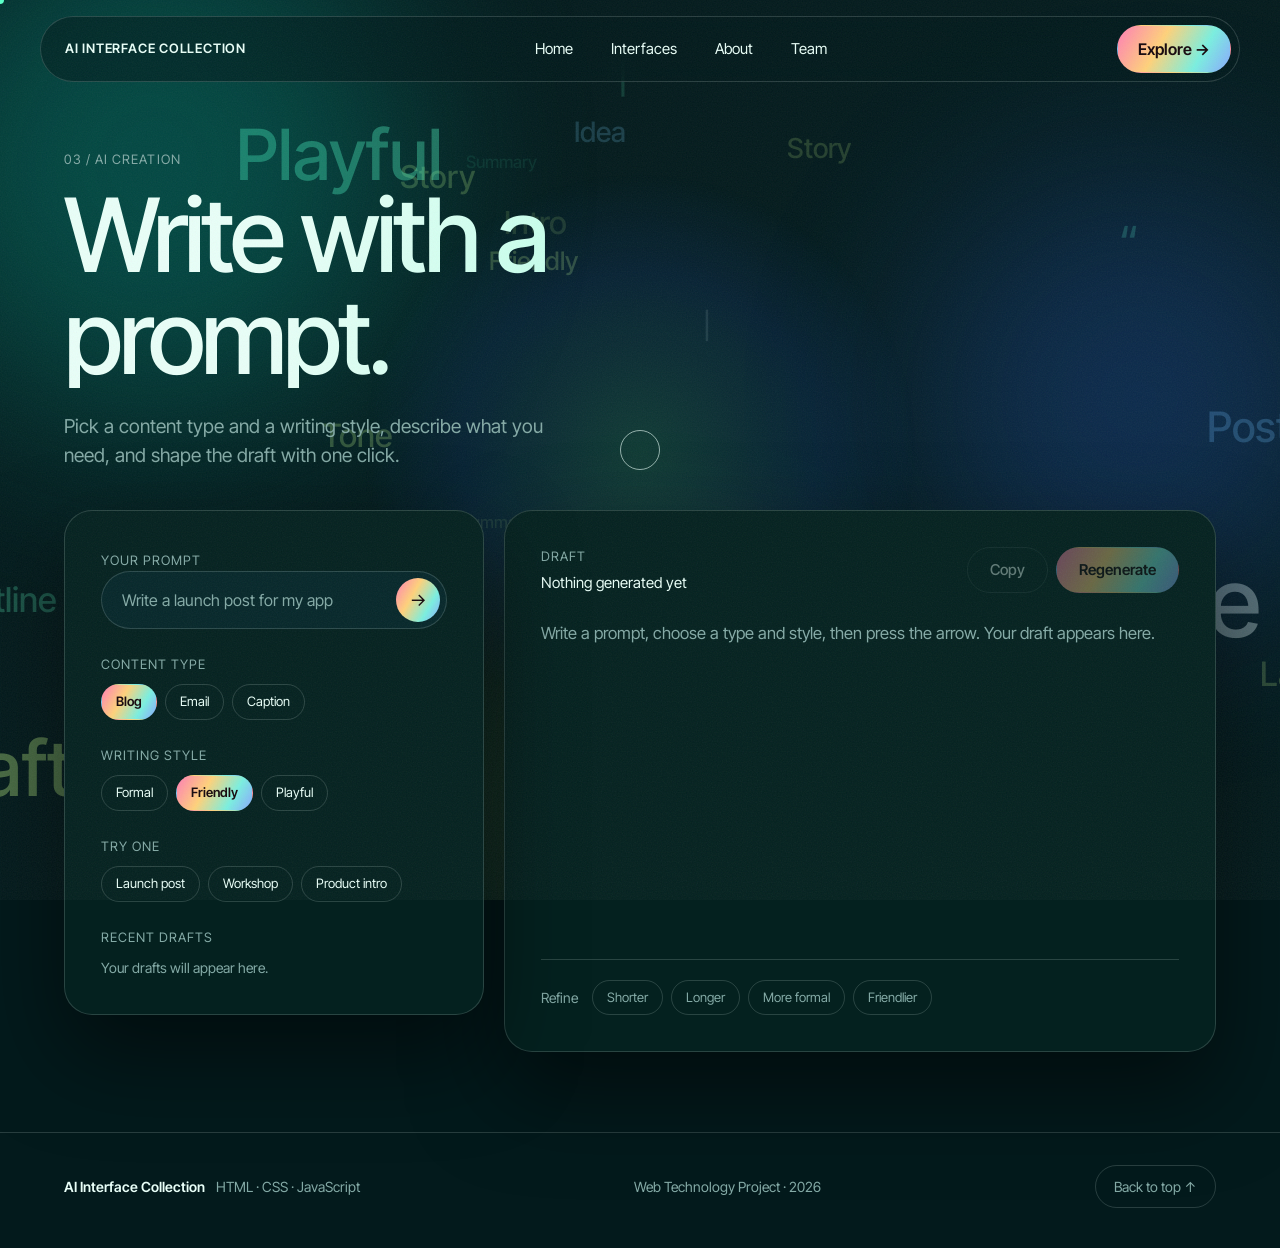
==== ai-content-generator/index.html @ 1f18f216 "Add files via upload" ====
<!DOCTYPE html>
<html lang="en">
<head>
  <meta charset="UTF-8">
  <meta name="viewport" content="width=device-width, initial-scale=1">
  <title>AI Content Generator | AI Interface Collection</title>
  <link rel="preconnect" href="https://fonts.googleapis.com">
  <link rel="preconnect" href="https://fonts.gstatic.com" crossorigin>
  <link href="https://fonts.googleapis.com/css2?family=Inter+Tight:wght@400;500;600&display=swap" rel="stylesheet">
  <link rel="stylesheet" href="style.css">
</head>
<body>
  <header class="nav" id="nav">
    <a class="logo" href="../#home">AI INTERFACE COLLECTION</a>
    <nav class="links" id="links" aria-label="Main">
      <a href="../#home">Home</a>
      <a href="../#interfaces">Interfaces</a>
      <a href="../#about">About</a>
      <a href="../#team">Team</a>
    </nav>
    <a class="pill" href="../#interfaces">Explore →</a>
    <button class="burger" id="burger" aria-label="Menu"><span></span><span></span></button>
  </header>

  <canvas id="bg3d" aria-hidden="true"></canvas>
  <div class="aurora" aria-hidden="true"><i></i><i></i><i></i></div>

  <main>
    <section class="head">
      <p class="label">03 / AI CREATION</p>
      <h1>Write with a prompt.</h1>
      <p class="lead">Pick a content type and a writing style, describe what you need, and shape the draft with one click.</p>
    </section>

    <section class="studio">
      <!-- Controls -->
      <form id="gen-form" class="card controls" autocomplete="off">
        <label for="prompt" class="label">YOUR PROMPT</label>
        <div class="prompt-bar">
          <input id="prompt" type="text" placeholder="Write a launch post for my app" required>
          <button type="submit" id="generate-btn" aria-label="Generate">→</button>
        </div>

        <p class="label sub">CONTENT TYPE</p>
        <div class="tags" role="radiogroup" aria-label="Content type">
          <label><input type="radio" name="type" value="blog" checked><span>Blog</span></label>
          <label><input type="radio" name="type" value="email"><span>Email</span></label>
          <label><input type="radio" name="type" value="caption"><span>Caption</span></label>
        </div>

        <p class="label sub">WRITING STYLE</p>
        <div class="tags" role="radiogroup" aria-label="Writing style">
          <label><input type="radio" name="tone" value="formal"><span>Formal</span></label>
          <label><input type="radio" name="tone" value="friendly" checked><span>Friendly</span></label>
          <label><input type="radio" name="tone" value="playful"><span>Playful</span></label>
        </div>

        <p class="label sub">TRY ONE</p>
        <div class="tags">
          <button type="button" class="tag" data-prompt="Write a launch post for my app">Launch post</button>
          <button type="button" class="tag" data-prompt="Announce our free study workshop series">Workshop</button>
          <button type="button" class="tag" data-prompt="Introduce a reusable water bottle that keeps drinks cold">Product intro</button>
        </div>

        <div class="history">
          <p class="label sub">RECENT DRAFTS</p>
          <ul id="history-list"><li class="empty">Your drafts will appear here.</li></ul>
        </div>
      </form>

      <!-- Output -->
      <section class="card output" aria-live="polite" aria-label="Generated content">
        <div class="out-head">
          <div>
            <p class="label">DRAFT</p>
            <p id="out-meta" class="meta">Nothing generated yet</p>
          </div>
          <div class="actions">
            <button type="button" id="copy-btn" class="btn" disabled>Copy</button>
            <button type="button" id="regen-btn" class="btn dark" disabled>Regenerate</button>
          </div>
        </div>
        <article id="draft" class="draft">
          <p class="placeholder">Write a prompt, choose a type and style, then press the arrow. Your draft appears here.</p>
        </article>
        <div id="refine" class="refine" hidden>
          <span>Refine</span>
          <button type="button" class="tag" data-refine="shorter">Shorter</button>
          <button type="button" class="tag" data-refine="longer">Longer</button>
          <button type="button" class="tag" data-refine="formal">More formal</button>
          <button type="button" class="tag" data-refine="friendly">Friendlier</button>
        </div>
      </section>
    </section>
  </main>

  <footer>
    <div><strong>AI Interface Collection</strong> HTML · CSS · JavaScript</div>
    <div>Web Technology Project · 2026</div>
    <button id="toTop" type="button">Back to top ↑</button>
  </footer>

  <div id="toast" class="toast" role="status"></div>
  <script src="script.js"></script>
</body>
</html>
---- ai-content-generator/style.css ----
/* AI Content Generator - "Deep Lagoon" page colours; buttons keep the home page foil gradient */
:root{
  --paper:#031a1c; --ink:#e9fff8; --off:#06272a; --line:rgba(233,255,248,.16); --mute:#84aaa6;
  --acc:#5cffc8; --card:#04211f; --card2:#0a3335; --on-acc:#14070c; --r:28px;
  --grad:linear-gradient(120deg,#ff7eb6 0%,#ffd27a 38%,#7af0e0 72%,#8aa8ff 100%);
}
*{box-sizing:border-box;margin:0;padding:0}
html{scroll-behavior:smooth}
body{font-family:'Inter Tight',system-ui,sans-serif;background:var(--paper);color:var(--ink);line-height:1.5;-webkit-font-smoothing:antialiased;min-height:100vh}
a{color:inherit;text-decoration:none}
ul{list-style:none}
button,input{font:inherit;color:inherit;border:0;background:none}
button{cursor:pointer}
:focus-visible{outline:2px solid var(--acc);outline-offset:3px}
section,footer{padding-left:clamp(20px,5vw,72px);padding-right:clamp(20px,5vw,72px)}

/* Film grain + aurora glow */
body::after{content:"";position:fixed;inset:0;pointer-events:none;z-index:998;opacity:.07;background-image:url("data:image/svg+xml,%3Csvg xmlns='http://www.w3.org/2000/svg' width='160' height='160'%3E%3Cfilter id='n'%3E%3CfeTurbulence type='fractalNoise' baseFrequency='.8' numOctaves='2'/%3E%3C/filter%3E%3Crect width='100%25' height='100%25' filter='url(%23n)'/%3E%3C/svg%3E")}
.aurora{position:fixed;inset:0;z-index:-1;overflow:hidden;pointer-events:none}
.aurora i{position:absolute;border-radius:50%;filter:blur(100px);animation:drift 14s ease-in-out infinite alternate}
.aurora i:nth-child(1){width:40vw;height:40vw;left:-8%;top:-10%;background:#00c2a8;opacity:.28}
.aurora i:nth-child(2){width:34vw;height:34vw;right:-6%;top:20%;background:#2f6bff;opacity:.22;animation-delay:-5s}
.aurora i:nth-child(3){width:32vw;height:32vw;left:35%;bottom:-12%;background:#9dff5c;opacity:.14;animation-delay:-9s}
@keyframes drift{to{transform:translate(6vw,4vw) scale(1.15)}}

/* Type */
h1{font-weight:500;letter-spacing:-.04em;line-height:1;font-size:clamp(44px,8vw,110px);max-width:12ch;margin-bottom:24px;
  background:linear-gradient(100deg,#e9fff8 15%,#b6ffe6 42%,#7ad7ff 70%,#c8ff8a 95%);background-size:200% 100%;-webkit-background-clip:text;background-clip:text;color:transparent;animation:shine 9s ease-in-out infinite alternate}
@keyframes shine{to{background-position:100% 0}}
.label{font-size:13px;letter-spacing:.08em;color:var(--mute);margin-bottom:14px}
.label.sub{margin-top:26px;margin-bottom:10px}
.lead{font-size:clamp(17px,1.5vw,21px);color:var(--mute);max-width:46ch}

/* Buttons: same as home page */
.btn,.pill{display:inline-flex;align-items:center;gap:8px;padding:15px 26px;border-radius:999px;border:1px solid var(--line);font-weight:500;transition:.3s}
.btn:hover:not(:disabled){transform:translateY(-3px);border-color:var(--ink)}
.btn.dark,.pill{background:var(--grad);border-color:transparent;color:var(--on-acc);font-weight:600}
.btn.dark:hover:not(:disabled),.pill:hover{filter:brightness(1.08);box-shadow:0 12px 40px rgba(255,126,182,.4)}
.pill{padding:11px 20px}
.btn{padding:11px 22px;font-size:15px}
.btn:disabled{opacity:.4;cursor:not-allowed}

/* Nav */
.nav{position:fixed;top:16px;left:50%;transform:translateX(-50%);width:min(1200px,calc(100% - 32px));z-index:50;display:flex;align-items:center;justify-content:space-between;gap:20px;padding:8px 8px 8px 24px;border-radius:999px;background:color-mix(in srgb,var(--paper) 55%,transparent);backdrop-filter:blur(14px);border:1px solid var(--line);transition:.35s}
.nav.scrolled{background:color-mix(in srgb,var(--paper) 90%,transparent);box-shadow:0 10px 40px rgba(0,0,0,.5);top:10px}
.logo{font-weight:600;font-size:13px;letter-spacing:.06em}
.links{display:flex;gap:6px}
.links a{padding:9px 16px;border-radius:999px;font-size:15px;transition:.25s}
.links a:hover{background:var(--off)}
.burger{display:none;width:44px;height:44px;border-radius:50%;background:var(--grad);position:relative}
.burger span{position:absolute;left:14px;width:16px;height:2px;background:var(--on-acc);transition:.3s}
.burger span:first-child{top:17px}.burger span:last-child{top:25px}
.burger.open span:first-child{top:21px;transform:rotate(45deg)}
.burger.open span:last-child{top:21px;transform:rotate(-45deg)}

/* Page head */
.head{padding-top:150px;padding-bottom:40px}

/* Studio: sticky controls left, document right */
.studio{display:grid;grid-template-columns:minmax(300px,420px) 1fr;gap:20px;padding-bottom:80px;align-items:start}
.card{background:var(--card);border:1px solid var(--line);border-radius:var(--r);padding:clamp(22px,3vw,36px);box-shadow:0 40px 90px rgba(0,0,0,.5)}
.controls{position:sticky;top:90px}

.prompt-bar{display:flex;gap:10px;align-items:center;border:1px solid var(--line);border-radius:999px;padding:6px 6px 6px 20px;background:var(--off);transition:.3s}
.prompt-bar:focus-within{border-color:var(--acc)}
.prompt-bar input{flex:1;min-width:0;padding:10px 0;outline:none}
.prompt-bar input::placeholder{color:var(--mute)}
#generate-btn{width:44px;height:44px;flex:none;border-radius:50%;background:var(--grad);color:var(--on-acc);font-size:18px;transition:.3s}
#generate-btn:hover:not(:disabled){filter:brightness(1.08);box-shadow:0 8px 30px rgba(255,126,182,.4)}
#generate-btn:disabled{opacity:.5;cursor:progress}

/* Tags (chips) */
.tags{display:flex;flex-wrap:wrap;gap:8px}
.tags input{position:absolute;opacity:0}
.tag,.tags span{display:inline-block;padding:7px 14px;border-radius:999px;border:1px solid var(--line);font-size:13px;cursor:pointer;transition:.25s}
.tag:hover,.tags span:hover{border-color:var(--ink)}
.tags input:checked + span{background:var(--grad);color:var(--on-acc);border-color:transparent;font-weight:600}
.tags input:focus-visible + span{outline:2px solid var(--acc);outline-offset:3px}

.history ul li button{width:100%;text-align:left;padding:10px 0;border-bottom:1px solid var(--line);transition:.3s}
.history ul li button:hover{padding-left:10px;color:var(--acc)}
.history small{display:block;color:var(--mute);font-size:12px}
.history .empty{color:var(--mute);font-size:14px}

/* Output */
.out-head{display:flex;justify-content:space-between;align-items:flex-start;gap:12px;flex-wrap:wrap;margin-bottom:24px}
.out-head .label{margin-bottom:6px}
.meta{font-size:15px}
.actions{display:flex;gap:8px}
.draft{min-height:320px;max-width:62ch;font-size:clamp(16px,1.3vw,19px);line-height:1.7}
.draft h3{font-weight:500;letter-spacing:-.03em;line-height:1.1;font-size:clamp(28px,3.4vw,46px);margin-bottom:20px}
.draft p{margin-bottom:1em;white-space:pre-line}
.draft .placeholder{color:var(--mute)}
.draft.writing::after{content:"";display:inline-block;width:8px;height:1.1em;margin-left:2px;background:var(--grad);vertical-align:text-bottom;animation:blink 1s steps(2) infinite}
@keyframes blink{50%{opacity:0}}
.refine{display:flex;flex-wrap:wrap;align-items:center;gap:8px;margin-top:20px;padding-top:20px;border-top:1px solid var(--line);color:var(--mute);font-size:14px}
.refine span{margin-right:6px}

/* Footer + toast */
footer{display:flex;justify-content:space-between;align-items:center;gap:20px;flex-wrap:wrap;padding-top:32px;padding-bottom:40px;font-size:14px;color:var(--mute);border-top:1px solid var(--line)}
footer strong{color:var(--ink);font-weight:600;margin-right:8px}
footer button{padding:10px 18px;border:1px solid var(--line);border-radius:999px;transition:.3s}
footer button:hover{background:var(--grad);color:var(--on-acc);border-color:transparent}
.toast{position:fixed;left:50%;bottom:24px;transform:translate(-50%,16px);background:var(--grad);color:var(--on-acc);font-weight:600;padding:10px 20px;border-radius:999px;opacity:0;pointer-events:none;transition:.25s;z-index:60}
.toast.show{opacity:1;transform:translate(-50%,0)}

@media(max-width:900px){
  .studio{grid-template-columns:1fr}
  .controls{position:static}
}
@media(max-width:700px){
  .burger{display:block}
  .pill{display:none}
  .links{position:absolute;top:calc(100% + 8px);left:0;right:0;flex-direction:column;background:var(--card);border:1px solid var(--line);border-radius:28px;padding:12px;display:none}
  .links.open{display:flex}
  .links a{padding:14px 16px;font-size:18px}
  .head{padding-top:120px}
}
@media(prefers-reduced-motion:reduce){
  *{animation:none!important;transition:none!important;scroll-behavior:auto!important}
}

/* 3D canvas background + cursor (same behaviour as home page, new colours) */
#bg3d{position:fixed;inset:0;width:100%;height:100%;z-index:-1;pointer-events:none}
.glow{position:fixed;top:0;left:0;width:560px;height:560px;margin:-280px 0 0 -280px;border-radius:50%;pointer-events:none;z-index:-1;background:radial-gradient(circle,rgba(92,255,200,.14),rgba(47,107,255,.1) 45%,transparent 70%)}
.cur,.ring{position:fixed;top:0;left:0;pointer-events:none;z-index:999;border-radius:50%}
.cur{width:8px;height:8px;margin:-4px 0 0 -4px;background:var(--acc)}
.ring{width:40px;height:40px;margin:-20px 0 0 -20px;border:1px solid rgba(233,255,248,.6);transition:width .25s,height .25s,margin .25s,background .25s,border-color .25s}
.ring.hov{width:76px;height:76px;margin:-38px 0 0 -38px;background:rgba(92,255,200,.2);border-color:var(--acc)}
@media (pointer:fine){body,a,button,input,label{cursor:none}}
@media (pointer:coarse){.cur,.ring{display:none}}
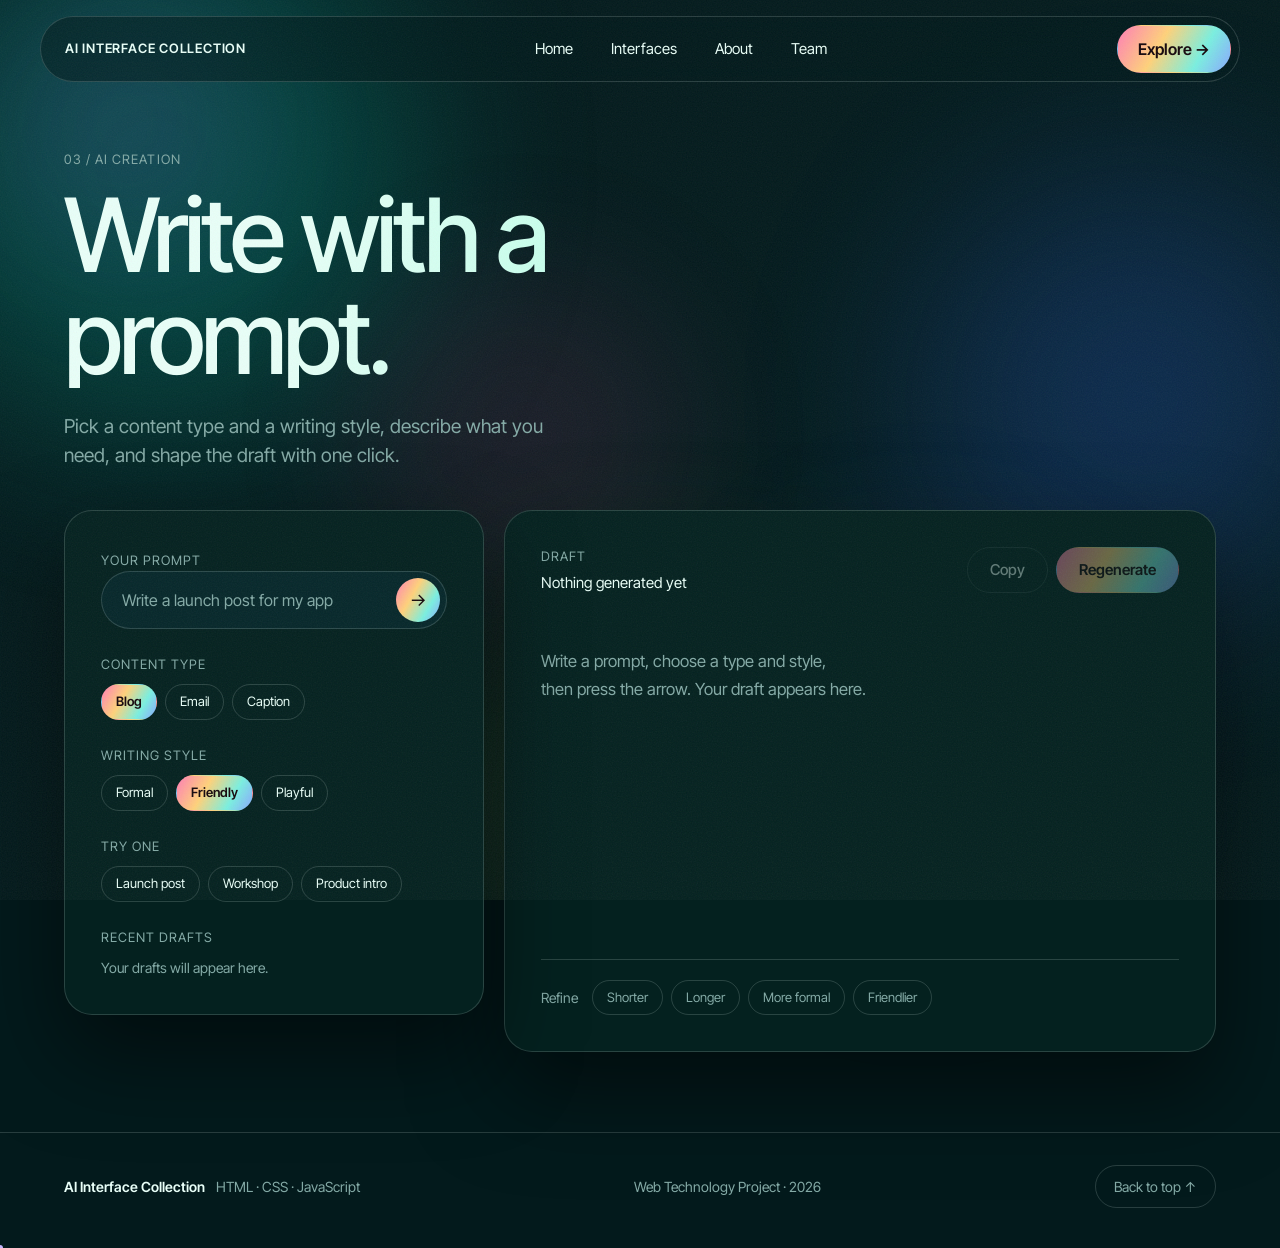
==== commit 127478fd: "Update index.html" ====
--- a/ai-content-generator/index.html
+++ b/ai-content-generator/index.html
@@ -1,3 +1,4 @@
+
 <!DOCTYPE html>
 <html lang="en">
 <head>
@@ -19,83 +20,146 @@
       <a href="../#team">Team</a>
     </nav>
     <a class="pill" href="../#interfaces">Explore →</a>
-    <button class="burger" id="burger" aria-label="Menu"><span></span><span></span></button>
+    <button class="burger" id="burger" aria-label="Menu">
+      <span></span><span></span>
+    </button>
   </header>
 
   <canvas id="bg3d" aria-hidden="true"></canvas>
-  <div class="aurora" aria-hidden="true"><i></i><i></i><i></i></div>
+  <div class="aurora" aria-hidden="true">
+    <i></i><i></i><i></i>
+  </div>
 
   <main>
     <section class="head">
       <p class="label">03 / AI CREATION</p>
       <h1>Write with a prompt.</h1>
-      <p class="lead">Pick a content type and a writing style, describe what you need, and shape the draft with one click.</p>
+      <p class="lead">
+        Pick a content type and a writing style,
+        describe what you need, and shape the draft
+        with one click.
+      </p>
     </section>
 
     <section class="studio">
-      <!-- Controls -->
       <form id="gen-form" class="card controls" autocomplete="off">
         <label for="prompt" class="label">YOUR PROMPT</label>
         <div class="prompt-bar">
-          <input id="prompt" type="text" placeholder="Write a launch post for my app" required>
-          <button type="submit" id="generate-btn" aria-label="Generate">→</button>
+          <input
+            id="prompt"
+            type="text"
+            placeholder="Write a launch post for my app"
+            required
+          >
+          <button type="submit" id="generate-btn" aria-label="Generate">
+            →
+          </button>
         </div>
 
         <p class="label sub">CONTENT TYPE</p>
         <div class="tags" role="radiogroup" aria-label="Content type">
-          <label><input type="radio" name="type" value="blog" checked><span>Blog</span></label>
-          <label><input type="radio" name="type" value="email"><span>Email</span></label>
-          <label><input type="radio" name="type" value="caption"><span>Caption</span></label>
+          <label>
+            <input type="radio" name="type" value="blog" checked>
+            <span>Blog</span>
+          </label>
+          <label>
+            <input type="radio" name="type" value="email">
+            <span>Email</span>
+          </label>
+          <label>
+            <input type="radio" name="type" value="caption">
+            <span>Caption</span>
+          </label>
         </div>
 
         <p class="label sub">WRITING STYLE</p>
         <div class="tags" role="radiogroup" aria-label="Writing style">
-          <label><input type="radio" name="tone" value="formal"><span>Formal</span></label>
-          <label><input type="radio" name="tone" value="friendly" checked><span>Friendly</span></label>
-          <label><input type="radio" name="tone" value="playful"><span>Playful</span></label>
+          <label>
+            <input type="radio" name="tone" value="formal">
+            <span>Formal</span>
+          </label>
+          <label>
+            <input type="radio" name="tone" value="friendly" checked>
+            <span>Friendly</span>
+          </label>
+          <label>
+            <input type="radio" name="tone" value="playful">
+            <span>Playful</span>
+          </label>
         </div>
 
         <p class="label sub">TRY ONE</p>
         <div class="tags">
-          <button type="button" class="tag" data-prompt="Write a launch post for my app">Launch post</button>
-          <button type="button" class="tag" data-prompt="Announce our free study workshop series">Workshop</button>
-          <button type="button" class="tag" data-prompt="Introduce a reusable water bottle that keeps drinks cold">Product intro</button>
+          <button type="button" class="tag"
+            data-prompt="Write a launch post for my app">
+            Launch post
+          </button>
+          <button type="button" class="tag"
+            data-prompt="Announce our free study workshop series">
+            Workshop
+          </button>
+          <button type="button" class="tag"
+            data-prompt="Introduce a reusable water bottle that keeps drinks cold">
+            Product intro
+          </button>
         </div>
 
         <div class="history">
           <p class="label sub">RECENT DRAFTS</p>
-          <ul id="history-list"><li class="empty">Your drafts will appear here.</li></ul>
+          <ul id="history-list">
+            <li class="empty">Your drafts will appear here.</li>
+          </ul>
         </div>
       </form>
 
-      <!-- Output -->
-      <section class="card output" aria-live="polite" aria-label="Generated content">
+      <section class="card output" aria-live="polite"
+        aria-label="Generated content">
         <div class="out-head">
           <div>
             <p class="label">DRAFT</p>
             <p id="out-meta" class="meta">Nothing generated yet</p>
           </div>
           <div class="actions">
-            <button type="button" id="copy-btn" class="btn" disabled>Copy</button>
-            <button type="button" id="regen-btn" class="btn dark" disabled>Regenerate</button>
+            <button type="button" id="copy-btn" class="btn" disabled>
+              Copy
+            </button>
+            <button type="button" id="regen-btn" class="btn dark" disabled>
+              Regenerate
+            </button>
           </div>
         </div>
+
         <article id="draft" class="draft">
-          <p class="placeholder">Write a prompt, choose a type and style, then press the arrow. Your draft appears here.</p>
+          <p class="placeholder">
+            Write a prompt, choose a type and style,
+            then press the arrow. Your draft appears here.
+          </p>
         </article>
+
         <div id="refine" class="refine" hidden>
           <span>Refine</span>
-          <button type="button" class="tag" data-refine="shorter">Shorter</button>
-          <button type="button" class="tag" data-refine="longer">Longer</button>
-          <button type="button" class="tag" data-refine="formal">More formal</button>
-          <button type="button" class="tag" data-refine="friendly">Friendlier</button>
+          <button type="button" class="tag" data-refine="shorter">
+            Shorter
+          </button>
+          <button type="button" class="tag" data-refine="longer">
+            Longer
+          </button>
+          <button type="button" class="tag" data-refine="formal">
+            More formal
+          </button>
+          <button type="button" class="tag" data-refine="friendly">
+            Friendlier
+          </button>
         </div>
       </section>
     </section>
   </main>
 
   <footer>
-    <div><strong>AI Interface Collection</strong> HTML · CSS · JavaScript</div>
+    <div>
+      <strong>AI Interface Collection</strong>
+      HTML · CSS · JavaScript
+    </div>
     <div>Web Technology Project · 2026</div>
     <button id="toTop" type="button">Back to top ↑</button>
   </footer>
@@ -103,4 +167,4 @@
   <div id="toast" class="toast" role="status"></div>
   <script src="script.js"></script>
 </body>
-</html>+</html>
